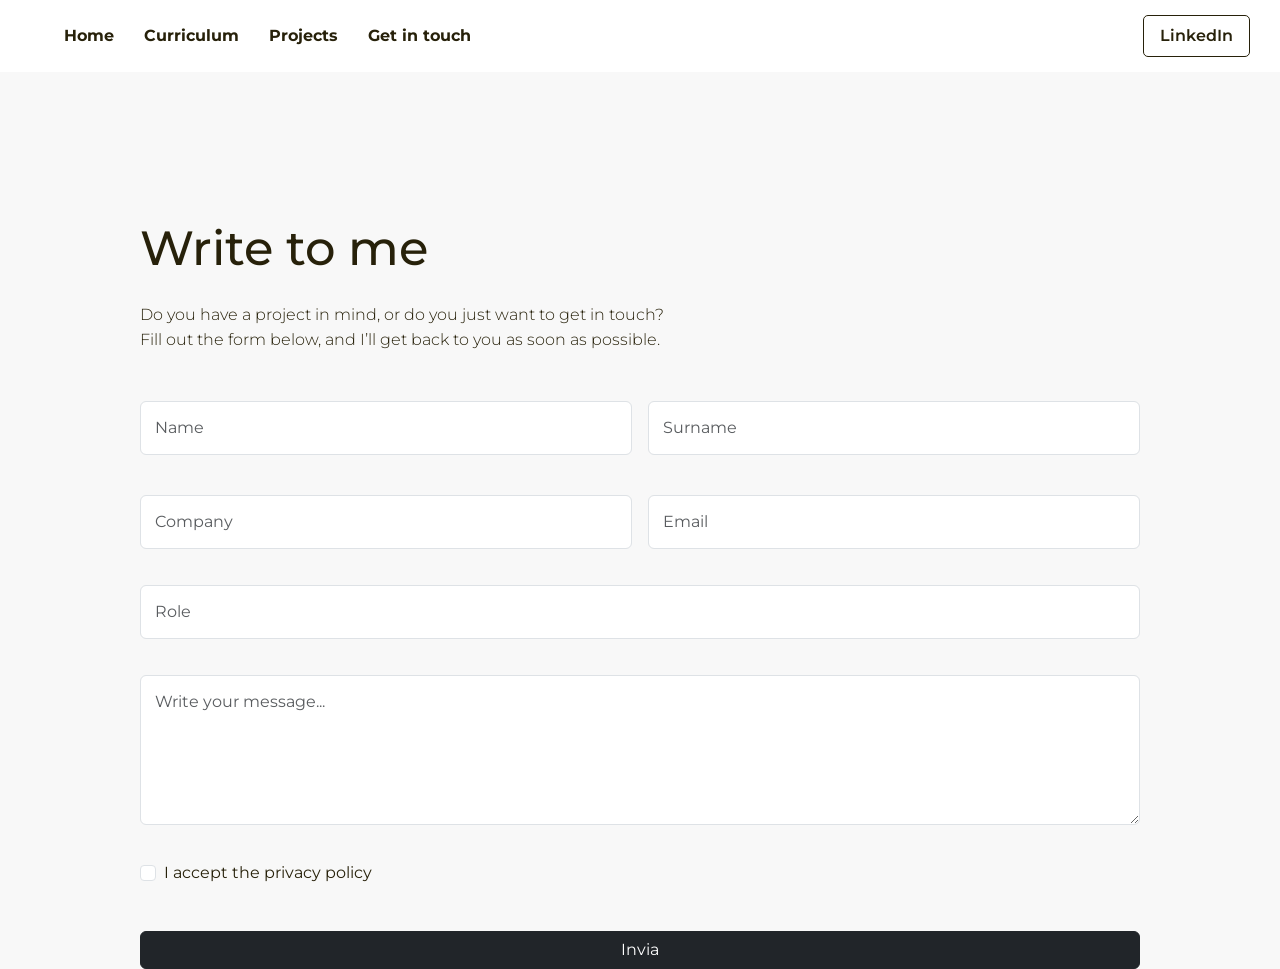
==== contatti.html @ 9abfd059 "Add files via upload" ====
<!DOCTYPE html>
<html lang="it">

<head>
    <meta charset="UTF-8">
    <meta name="viewport" content="width=device-width, initial-scale=1.0">
    <title>Get in touch</title>


    <link href="https://cdn.jsdelivr.net/npm/bootstrap@5.3.0/dist/css/bootstrap.min.css" rel="stylesheet">


    <link rel="stylesheet" href="css/style.css">

    <link href="https://fonts.googleapis.com/css2?family=Montserrat:wght@300;400;600&display=swap" rel="stylesheet">

    <link rel="icon" href="assets/img/lara-parisi-logotipo.svg" type="image/svg+xml">
</head>

<body>

    <header class="navbar">

        <input type="checkbox" id="menu-toggle">

        <label for="menu-toggle" class="hamburger">
            <img class="hamburger-icon" src="assets/img/hamburger_icon.svg.png" alt="menu">
        </label>

        <nav id="menu">
            <a href="index.html">Home</a>
            <a href="cv.html">Curriculum</a>
            <a href="progetti.html">Projects</a>
            <a href="contatti.html">Get in touch</a>
        </nav>

        <a href="https://www.linkedin.com/in/lara-parisi/" class="linkedin">LinkedIn</a>
    </header>

    <main class="container mt-5">

        <h1 class="mb-4">Write to me</h1>

        <p class="mb-5">
            Do you have a project in mind, or do you just want to get in touch? <br>
            Fill out the form below, and I’ll get back to you as soon as possible.
        </p>

        <form class="contact-form">

            <!-- NOME + COGNOME -->
            <div class="row g-3">
                <div class="col-md-6">
                    <input type="text" class="form-control" placeholder="Name" required>
                </div>
                <div class="col-md-6">
                    <input type="text" class="form-control" placeholder="Surname" required>
                </div>
            </div>

            <!-- COMPANY + EMAIL -->
            <div class="row g-3 mt-1">
                <div class="col-md-6">
                    <input type="text" class="form-control" placeholder="Company">
                </div>
                <div class="col-md-6">
                    <input type="email" class="form-control" placeholder="Email" required>
                </div>
            </div>

            <!-- RUOLO -->
            <div class="mt-3">
                <input type="text" class="form-control" placeholder="Role">
            </div>

            <!-- MESSAGGIO -->
            <div class="mt-3">
                <textarea class="form-control" placeholder="Write your message..." rows="5"></textarea>
            </div>

            <!-- CHECKBOX -->
            <div class="form-check mt-3">
                <input class="form-check-input" type="checkbox" id="privacy">
                <label class="form-check-label" for="privacy">
                    I accept the privacy policy
                </label>
            </div>

            <!-- BOTTONE -->
            <button type="submit" class="btn btn-dark mt-4">Invia</button>

        </form>

    </main>

</body>

</html>
---- css/style.css ----
body {
  margin: 0;
  font-family: "Montserrat", sans-serif;
  background-color: #f8f8f8;
  color: #27210A;
}

main {
  padding-top: 100px;
}

.container {
  width: 80%;
  margin: 0 auto;
}

@media (max-width: 768px) {
  .container {
    width: 90%;
  }
}

h1 {
  font-size: 48px;
  margin-bottom: 20px;
}

h2 {
  font-size: 32px;
  margin-bottom: 20px;
}

p {
  font-weight: 300;
  color: #27210A;
  line-height: 1.6;
}

input,
textarea {
  font-family: inherit;
  font-size: 16px;
  box-sizing: border-box;
}

.navbar {
  position: sticky;
  top: 0;
  background: white;
  color: #27210A;
  display: flex;
  align-items: center;
  justify-content: space-between;
  padding: 15px 30px;
  z-index: 1000;
  padding-left: 5%;
}

#menu {
  display: flex;
  gap: 30px;
}

#menu a {
  color: #27210A;
  text-decoration: none;
  font-weight: 700;
  transition: 0.3s;
}

#menu a:hover {
  color: #676766;
}

.linkedin {
  border: 1px solid #27210A;
  padding: 8px 16px;
  border-radius: 5px;
  font-weight: 600;
  text-decoration: none;
  color: #27210A;
  transition: 0.3s;
}

.linkedin:hover {
  background: #27210A;
  color: white;
}

.hamburger {
  display: none;
  width: 25px;
  cursor: pointer;
}

.hamburger img {
  width: 25px;
  height: auto;
  display: block;
}

#menu-toggle {
  display: none;
}


/* MOBILE */
@media (max-width: 768px) {

  .navbar {
    justify-content: space-between;
    align-items: center;
  }

  .hamburger {
    display: block;
    order: 3;
    margin-left: auto;
  }

  .linkedin {
    order: 1;
  }

  #menu {
    display: none;
    flex-direction: column;
    background: white;
    position: absolute;
    top: 60px;
    left: 0;
    width: 100%;
    text-align: center;
    padding: 10px 0;
    z-index: 999;
  }

  #menu a {
    margin: 10px 0;
  }

  #menu-toggle:checked + .hamburger + #menu {
    display: flex;
  }
}

.hero {
  display: flex;
  justify-content: space-between;
  align-items: center;
  gap: 60px;
  min-height: 80vh;
}

.hero .image img {
  width: 100%;
  max-width: 400px;
  border-radius: 10px;
}

.about-text {
  -moz-column-count: 2;
  column-count: 2;
  -moz-column-gap: 60px;
  column-gap: 60px;
  margin-top: 20px;
  margin-bottom: 150px;
}

.about-text p {
  margin: 0 0 16px;
  line-height: 1.7;
  color: #27210A;
  -moz-column-break-inside: avoid;
  break-inside: avoid;
}

.welcome {
  font-size: 30px;
}

.logo-lara-parisi {
  width: 200px;
}

@media (max-width: 768px) {
  .hero {
    flex-direction: column;
    text-align: center;
  }

  .about-text {
    -moz-column-count: 1;
    column-count: 1;
    -moz-column-gap: 0;
    column-gap: 0;
  }
}

.projects {
  display: flex;
  flex-direction: column;
  gap: 80px;
}

/* CARD */
.project-card {
  background: white;
  padding: 40px;
  border-radius: 12px;
  box-shadow: 0 5px 20px rgba(0, 0, 0, 0.05);
}

/* TITOLI */
.project-card h2 {
  margin-bottom: 5px;
}

.subtitle {
  font-size: 16px;
  margin-bottom: 15px;
}

.description {
  max-width: 700px;
  margin-bottom: 30px;
}

/* GALLERIA */
.project-gallery {
  display: grid;
  grid-template-columns: repeat(3, 1fr);
  gap: 15px;
}

.project-gallery img {
  width: 100%;
  border-radius: 8px;
  -o-object-fit: cover;
  object-fit: cover;
}

/* MOBILE */
@media (max-width: 768px) {
  .project-gallery {
    grid-template-columns: 1fr 1fr;
  }
}

.cv-grid {
  display: grid;
  grid-template-columns: 2fr 1fr;
  gap: 60px;
}

.cv-block {
  margin-bottom: 60px;
}

.cv-item {
  margin-bottom: 15px;
}

.cv-item strong {
  display: block;
  font-weight: 600;
}

.cv-item span {
  font-size: 14px;
  color: #777;
}

/* SKILLS */
.skill {
  display: flex;
  justify-content: space-between;
  align-items: center;
  margin-bottom: 4px;
}

.dots {
  display: flex;
  gap: 5px;
}

.dot {
  width: 8px;
  height: 8px;
  border-radius: 50%;
  background: #27210A;
  opacity: 0.2;
}

.dot.active {
  opacity: 1;
}

/* TAGS */
.tag {
  display: inline-block;
  border: 1px solid #ccc;
  padding: 6px 12px;
  border-radius: 20px;
  font-size: 14px;
  margin-bottom: 8px;
}

.cv-right ul {
  padding-left: 18px;
  color: #27210A;
}

/* RESPONSIVE */
@media (max-width: 768px) {
  .cv-grid {
    grid-template-columns: 1fr;
  }
}

.contact-form {
  display: flex;
  flex-direction: column;
  gap: 20px;
}

.contact-form input,
.contact-form textarea {
  border-radius: 6px;
}

.form-control {
  padding: 14px;
  font-size: 16px;
}

textarea {
  min-height: 150px;
  resize: vertical;
}

.btn {
  border-radius: 6px;
}

/* MOBILE */
@media (max-width: 768px) {
  .container {
    padding-bottom: 100px;
  }
}
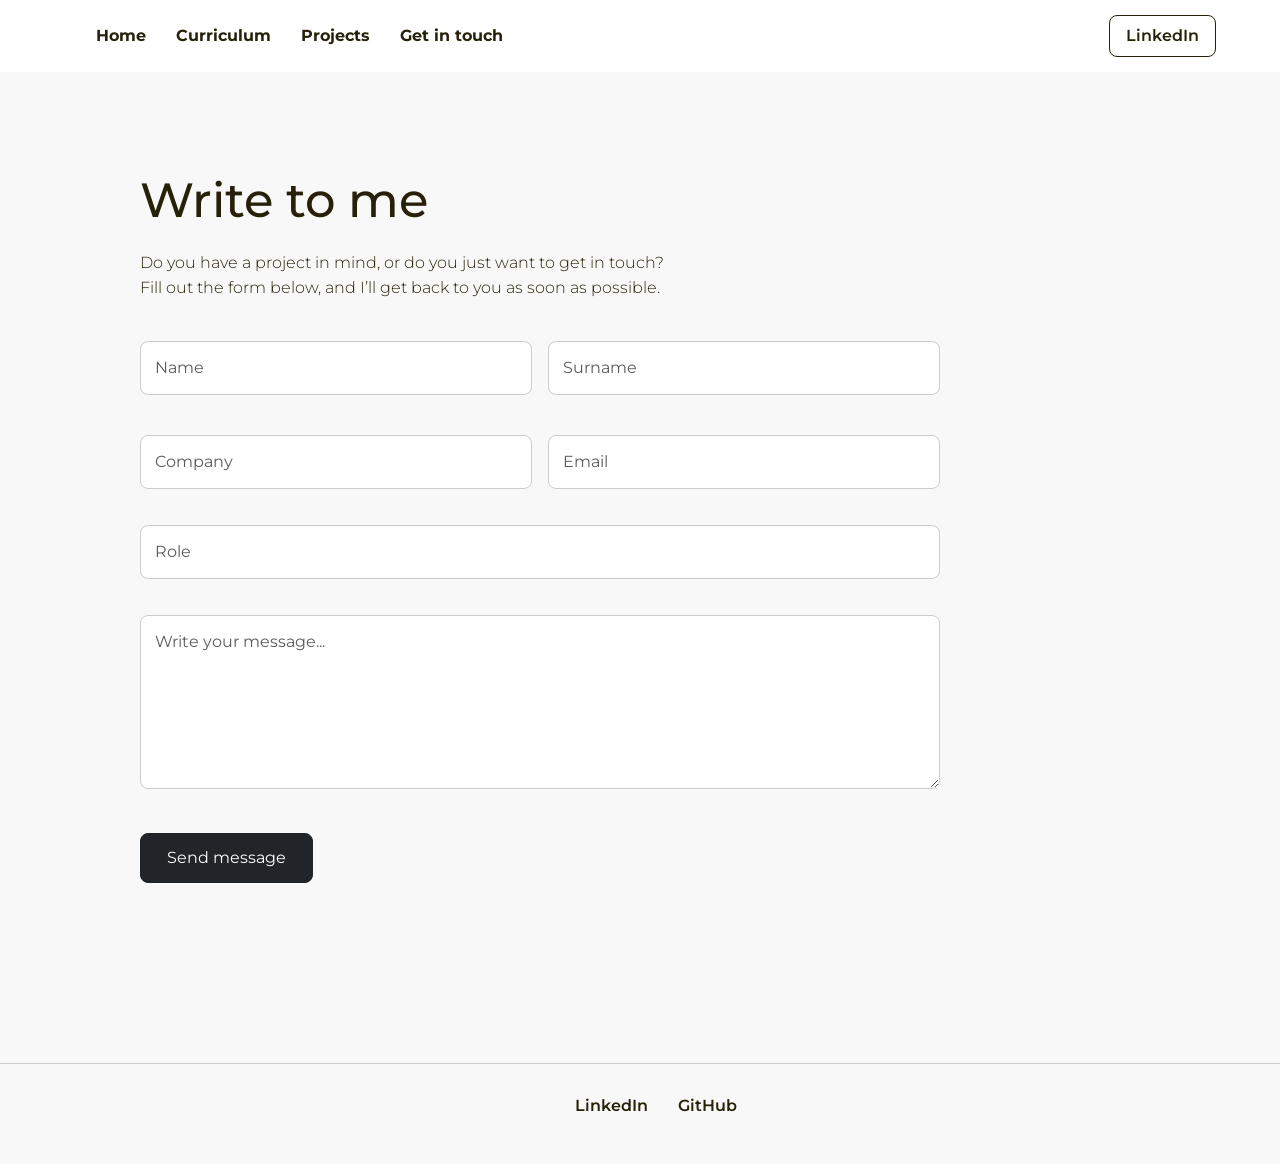
==== commit d78af8dd: "Add files via upload" ====
--- a/contatti.html
+++ b/contatti.html
@@ -4,94 +4,136 @@
 <head>
     <meta charset="UTF-8">
     <meta name="viewport" content="width=device-width, initial-scale=1.0">
-    <title>Get in touch</title>
+    <title>Get in touch | Lara Parisi</title>
 
+    <meta name="description"
+        content="Contatta Lara Parisi per collaborazioni, progetti creativi, UX/UI design e consulenze digitali.">
+
+    <meta property="og:title" content="Get in touch | Lara Parisi">
+    <meta property="og:description"
+        content="Contatta Lara Parisi per collaborazioni, progetti creativi, UX/UI design e consulenze digitali.">
+    <meta property="og:type" content="website">
+    <meta property="og:image" content="assets/img/lara-parisi.webp">
+    <meta property="og:url" content="contatti.html">
+
+    <link rel="apple-touch-icon" sizes="180x180" href="assets/favicon/apple-touch-icon.png">
+    <link rel="icon" type="image/png" sizes="32x32" href="assets/favicon/favicon-32x32.png">
+    <link rel="icon" type="image/png" sizes="16x16" href="assets/favicon/favicon-16x16.png">
+    <link rel="shortcut icon" href="assets/favicon/favicon.ico">
+    <link rel="manifest" href="assets/favicon/site.webmanifest">
+    <meta name="theme-color" content="#f8f8f8">
+
+    <link rel="preconnect" href="https://fonts.googleapis.com">
+    <link rel="preconnect" href="https://fonts.gstatic.com" crossorigin>
+
+    <link rel="preload" as="style"
+        href="https://fonts.googleapis.com/css2?family=Montserrat:wght@300;400;600;700&display=swap">
+
+    <link rel="stylesheet" href="https://fonts.googleapis.com/css2?family=Montserrat:wght@300;400;600;700&display=swap">
 
     <link href="https://cdn.jsdelivr.net/npm/bootstrap@5.3.0/dist/css/bootstrap.min.css" rel="stylesheet">
-
-
     <link rel="stylesheet" href="css/style.css">
 
-    <link href="https://fonts.googleapis.com/css2?family=Montserrat:wght@300;400;600&display=swap" rel="stylesheet">
-
-    <link rel="icon" href="assets/img/lara-parisi-logotipo.svg" type="image/svg+xml">
 </head>
 
 <body>
 
     <header class="navbar">
+        <input type="checkbox" id="menu-toggle" class="navbar__toggle">
 
-        <input type="checkbox" id="menu-toggle">
-
-        <label for="menu-toggle" class="hamburger">
-            <img class="hamburger-icon" src="assets/img/hamburger_icon.svg.png" alt="menu">
+        <label for="menu-toggle" class="navbar__hamburger">
+            <img class="navbar__hamburger-icon" src="assets/img/hamburger_icon.svg" alt="Apri menu">
         </label>
 
-        <nav id="menu">
-            <a href="index.html">Home</a>
-            <a href="cv.html">Curriculum</a>
-            <a href="progetti.html">Projects</a>
-            <a href="contatti.html">Get in touch</a>
+        <nav class="navbar__nav" aria-label="Navigazione principale">
+            <ul class="navbar__list" id="menu">
+                <li class="navbar__item"><a href="index.html" class="navbar__link">Home</a></li>
+                <li class="navbar__item"><a href="cv.html" class="navbar__link">Curriculum</a></li>
+                <li class="navbar__item"><a href="progetti.html" class="navbar__link">Projects</a></li>
+                <li class="navbar__item"><a href="contatti.html" class="navbar__link">Get in touch</a></li>
+            </ul>
         </nav>
 
-        <a href="https://www.linkedin.com/in/lara-parisi/" class="linkedin">LinkedIn</a>
+        <a href="https://www.linkedin.com/in/lara-parisi/" class="navbar__linkedin" target="_blank"
+            rel="noopener noreferrer nofollow">
+            LinkedIn
+        </a>
     </header>
 
-    <main class="container mt-5">
+    <main class="container contact-page" aria-labelledby="contact-title">
 
-        <h1 class="mb-4">Write to me</h1>
+        <section class="contact-section">
 
-        <p class="mb-5">
-            Do you have a project in mind, or do you just want to get in touch? <br>
-            Fill out the form below, and I’ll get back to you as soon as possible.
-        </p>
+            <h1 id="contact-title">Write to me</h1>
 
-        <form class="contact-form">
+            <p class="contact-section__intro">
+                Do you have a project in mind, or do you just want to get in touch? <br>
+                Fill out the form below, and I’ll get back to you as soon as possible.
+            </p>
 
-            <!-- NOME + COGNOME -->
-            <div class="row g-3">
-                <div class="col-md-6">
-                    <input type="text" class="form-control" placeholder="Name" required>
+            <form class="contact-form" action="#" method="post">
+
+                <!-- Nome e cognome -->
+                <div class="row g-3">
+                    <div class="col-md-6">
+                        <label for="name" class="visually-hidden">Name</label>
+                        <input type="text" id="name" name="name" class="form-control" placeholder="Name" required>
+                    </div>
+
+                    <div class="col-md-6">
+                        <label for="surname" class="visually-hidden">Surname</label>
+                        <input type="text" id="surname" name="surname" class="form-control" placeholder="Surname"
+                            required>
+                    </div>
                 </div>
-                <div class="col-md-6">
-                    <input type="text" class="form-control" placeholder="Surname" required>
+
+                <!-- Company e email -->
+                <div class="row g-3 mt-1">
+                    <div class="col-md-6">
+                        <label for="company" class="visually-hidden">Company</label>
+                        <input type="text" id="company" name="company" class="form-control" placeholder="Company">
+                    </div>
+
+                    <div class="col-md-6">
+                        <label for="email" class="visually-hidden">Email</label>
+                        <input type="email" id="email" name="email" class="form-control" placeholder="Email" required>
+                    </div>
                 </div>
-            </div>
 
-            <!-- COMPANY + EMAIL -->
-            <div class="row g-3 mt-1">
-                <div class="col-md-6">
-                    <input type="text" class="form-control" placeholder="Company">
+                <!-- Ruolo -->
+                <div class="mt-3">
+                    <label for="role" class="visually-hidden">Role</label>
+                    <input type="text" id="role" name="role" class="form-control" placeholder="Role">
                 </div>
-                <div class="col-md-6">
-                    <input type="email" class="form-control" placeholder="Email" required>
+
+                <!-- Messaggio -->
+                <div class="mt-3">
+                    <label for="message" class="visually-hidden">Message</label>
+                    <textarea id="message" name="message" class="form-control" placeholder="Write your message..."
+                        rows="6" required></textarea>
                 </div>
-            </div>
 
-            <!-- RUOLO -->
-            <div class="mt-3">
-                <input type="text" class="form-control" placeholder="Role">
-            </div>
+                <!-- Bottone -->
+                <button type="submit" class="btn btn-dark mt-4">
+                    Send message
+                </button>
 
-            <!-- MESSAGGIO -->
-            <div class="mt-3">
-                <textarea class="form-control" placeholder="Write your message..." rows="5"></textarea>
-            </div>
+            </form>
 
-            <!-- CHECKBOX -->
-            <div class="form-check mt-3">
-                <input class="form-check-input" type="checkbox" id="privacy">
-                <label class="form-check-label" for="privacy">
-                    I accept the privacy policy
-                </label>
-            </div>
-
-            <!-- BOTTONE -->
-            <button type="submit" class="btn btn-dark mt-4">Invia</button>
-
-        </form>
+        </section>
 
     </main>
+
+    <footer class="footer">
+        <nav class="footer__nav" aria-label="Link social">
+            <ul class="footer__list">
+                <li><a href="https://www.linkedin.com/in/lara-parisi/" target="_blank"
+                        rel="noopener noreferrer nofollow">LinkedIn</a></li>
+                <li><a href="https://github.com/laraparisi/laraparisi.github.io" target="_blank"
+                        rel="noopener noreferrer nofollow">GitHub</a></li>
+            </ul>
+        </nav>
+    </footer>
 
 </body>
 
--- a/css/style.css
+++ b/css/style.css
@@ -1,12 +1,51 @@
+* {
+  margin: 0;
+  padding: 0;
+  box-sizing: border-box;
+}
+
+html {
+  scroll-behavior: smooth;
+}
+
 body {
-  margin: 0;
-  font-family: "Montserrat", sans-serif;
   background-color: #f8f8f8;
   color: #27210A;
+  font-family: "Montserrat", sans-serif;
 }
 
 main {
   padding-top: 100px;
+}
+
+img {
+  max-width: 100%;
+  display: block;
+}
+
+a {
+  color: inherit;
+  text-decoration: none;
+}
+
+ul,
+ol {
+  list-style-position: inside;
+}
+
+p {
+  font-weight: 300;
+  line-height: 1.6;
+}
+
+h1 {
+  font-size: 48px;
+  margin-bottom: 20px;
+}
+
+h2 {
+  font-size: 32px;
+  margin-bottom: 20px;
 }
 
 .container {
@@ -14,308 +53,360 @@
   margin: 0 auto;
 }
 
+input,
+textarea,
+button {
+  font-family: inherit;
+}
+
+.footer {
+  margin-top: 80px;
+  padding: 30px 0;
+  border-top: 1px solid #cccccc;
+}
+
+.footer__list {
+  display: flex;
+  justify-content: center;
+  gap: 30px;
+  list-style: none;
+}
+
+.footer__list a {
+  font-weight: 600;
+  transition: 0.3s ease;
+}
+
+.footer__list a:hover {
+  opacity: 0.7;
+}
+
 @media (max-width: 768px) {
   .container {
     width: 90%;
   }
-}
-
-h1 {
-  font-size: 48px;
-  margin-bottom: 20px;
-}
-
-h2 {
-  font-size: 32px;
-  margin-bottom: 20px;
-}
-
-p {
-  font-weight: 300;
-  color: #27210A;
-  line-height: 1.6;
-}
-
-input,
-textarea {
-  font-family: inherit;
-  font-size: 16px;
-  box-sizing: border-box;
-}
-
+  h1 {
+    font-size: 38px;
+  }
+  h2 {
+    font-size: 28px;
+  }
+  .footer__list {
+    flex-direction: column;
+    align-items: center;
+    gap: 12px;
+  }
+}
 .navbar {
   position: sticky;
   top: 0;
-  background: white;
-  color: #27210A;
+  z-index: 1000;
   display: flex;
   align-items: center;
   justify-content: space-between;
-  padding: 15px 30px;
-  z-index: 1000;
-  padding-left: 5%;
-}
-
-#menu {
-  display: flex;
+  padding: 15px 5%;
+  background-color: #ffffff;
+}
+
+.navbar__toggle {
+  display: none;
+}
+
+.navbar__nav {
+  display: flex;
+}
+
+.navbar__list {
+  display: flex;
+  align-items: center;
   gap: 30px;
-}
-
-#menu a {
-  color: #27210A;
-  text-decoration: none;
+  list-style: none;
+  margin-bottom: 0px;
+}
+
+.navbar__link {
   font-weight: 700;
-  transition: 0.3s;
-}
-
-#menu a:hover {
-  color: #676766;
-}
-
-.linkedin {
+  transition: 0.3s ease;
+}
+
+.navbar__link:hover {
+  opacity: 0.7;
+}
+
+.navbar__linkedin {
+  padding: 8px 16px;
   border: 1px solid #27210A;
-  padding: 8px 16px;
-  border-radius: 5px;
+  border-radius: 8px;
   font-weight: 600;
-  text-decoration: none;
-  color: #27210A;
-  transition: 0.3s;
-}
-
-.linkedin:hover {
-  background: #27210A;
-  color: white;
-}
-
-.hamburger {
+  transition: 0.3s ease;
+}
+
+.navbar__linkedin:hover {
+  background-color: #27210A;
+  color: #ffffff;
+}
+
+.navbar__hamburger {
   display: none;
-  width: 25px;
   cursor: pointer;
 }
 
-.hamburger img {
+.navbar__hamburger-icon {
   width: 25px;
   height: auto;
-  display: block;
-}
-
-#menu-toggle {
-  display: none;
-}
-
+}
 
 /* MOBILE */
 @media (max-width: 768px) {
-
   .navbar {
-    justify-content: space-between;
-    align-items: center;
-  }
-
-  .hamburger {
+    gap: 20px;
+  }
+  .navbar__hamburger {
     display: block;
+    margin-left: auto;
     order: 3;
-    margin-left: auto;
-  }
-
-  .linkedin {
+  }
+  .navbar__linkedin {
     order: 1;
   }
-
-  #menu {
+  .navbar__nav {
+    width: 100%;
+  }
+  .navbar__list {
     display: none;
-    flex-direction: column;
-    background: white;
     position: absolute;
-    top: 60px;
+    top: 68px;
     left: 0;
     width: 100%;
+    padding: 20px 0;
+    flex-direction: column;
+    gap: 18px;
+    background-color: #ffffff;
     text-align: center;
-    padding: 10px 0;
-    z-index: 999;
-  }
-
-  #menu a {
-    margin: 10px 0;
-  }
-
-  #menu-toggle:checked + .hamburger + #menu {
+  }
+  .navbar__toggle:checked + .navbar__hamburger + .navbar__nav .navbar__list {
     display: flex;
   }
 }
-
 .hero {
   display: flex;
+  align-items: center;
   justify-content: space-between;
-  align-items: center;
   gap: 60px;
   min-height: 80vh;
 }
 
-.hero .image img {
-  width: 100%;
+.hero__text {
+  flex: 1;
+}
+
+.hero__logo {
+  width: 200px;
+  margin-bottom: 20px;
+}
+
+.hero__welcome {
+  font-size: 30px;
+}
+
+.hero__image {
+  flex: 1;
+  display: flex;
+  justify-content: center;
+}
+
+.hero__image img {
   max-width: 400px;
-  border-radius: 10px;
-}
-
-.about-text {
+  border-radius: 12px;
+}
+
+.about {
+  padding-bottom: 100px;
+}
+
+.about__text {
   -moz-column-count: 2;
-  column-count: 2;
+       column-count: 2;
   -moz-column-gap: 60px;
-  column-gap: 60px;
+       column-gap: 60px;
   margin-top: 20px;
-  margin-bottom: 150px;
-}
-
-.about-text p {
-  margin: 0 0 16px;
-  line-height: 1.7;
-  color: #27210A;
+}
+
+.about__text p {
+  margin-bottom: 16px;
   -moz-column-break-inside: avoid;
-  break-inside: avoid;
-}
-
-.welcome {
-  font-size: 30px;
-}
-
-.logo-lara-parisi {
-  width: 200px;
-}
-
+       break-inside: avoid;
+}
+
+/* MOBILE */
 @media (max-width: 768px) {
   .hero {
     flex-direction: column;
     text-align: center;
-  }
-
-  .about-text {
+    min-height: auto;
+    padding-top: 20px;
+  }
+  .hero__welcome {
+    font-size: 24px;
+  }
+  .hero__logo {
+    margin: 0 auto 20px;
+  }
+  .about__text {
     -moz-column-count: 1;
-    column-count: 1;
-    -moz-column-gap: 0;
-    column-gap: 0;
-  }
-}
-
+         column-count: 1;
+  }
+}
 .projects {
   display: flex;
   flex-direction: column;
   gap: 80px;
 }
 
-/* CARD */
 .project-card {
-  background: white;
   padding: 40px;
+  background-color: #ffffff;
   border-radius: 12px;
   box-shadow: 0 5px 20px rgba(0, 0, 0, 0.05);
 }
 
-/* TITOLI */
-.project-card h2 {
-  margin-bottom: 5px;
-}
-
-.subtitle {
+.project-card__header {
+  margin-bottom: 20px;
+}
+
+.project-card__subtitle {
   font-size: 16px;
-  margin-bottom: 15px;
-}
-
-.description {
-  max-width: 700px;
+  font-weight: 400;
+  color: #777777;
+}
+
+.project-card__content {
+  max-width: 750px;
   margin-bottom: 30px;
 }
 
-/* GALLERIA */
-.project-gallery {
+.project-card__description {
+  margin-bottom: 16px;
+}
+
+.project-card__gallery {
   display: grid;
   grid-template-columns: repeat(3, 1fr);
   gap: 15px;
 }
 
-.project-gallery img {
+.project-card__gallery img {
   width: 100%;
   border-radius: 8px;
   -o-object-fit: cover;
-  object-fit: cover;
+     object-fit: cover;
+  transition: 0.3s ease;
+}
+
+.project-card__gallery img:hover {
+  transform: scale(1.02);
 }
 
 /* MOBILE */
 @media (max-width: 768px) {
-  .project-gallery {
-    grid-template-columns: 1fr 1fr;
-  }
-}
-
-.cv-grid {
+  .project-card {
+    padding: 25px;
+  }
+  .project-card__gallery {
+    grid-template-columns: repeat(2, 1fr);
+  }
+}
+.cv__grid {
   display: grid;
   grid-template-columns: 2fr 1fr;
   gap: 60px;
 }
 
-.cv-block {
+.cv__block {
   margin-bottom: 60px;
 }
 
-.cv-item {
+.cv__list,
+.cv__skills-list,
+.cv__tags {
+  list-style: none;
+  padding-left: 0;
+}
+
+.cv__item {
   margin-bottom: 15px;
 }
 
-.cv-item strong {
+.cv__item strong {
   display: block;
   font-weight: 600;
 }
 
-.cv-item span {
+.cv__item span {
   font-size: 14px;
-  color: #777;
-}
-
-/* SKILLS */
-.skill {
-  display: flex;
+  color: #777777;
+}
+
+.cv__skill {
+  display: flex;
+  align-items: center;
   justify-content: space-between;
-  align-items: center;
-  margin-bottom: 4px;
-}
-
-.dots {
+  margin-bottom: 8px;
+}
+
+.cv__dots {
   display: flex;
   gap: 5px;
 }
 
-.dot {
+.cv__dot {
   width: 8px;
   height: 8px;
   border-radius: 50%;
-  background: #27210A;
+  background-color: #27210A;
   opacity: 0.2;
 }
 
-.dot.active {
+.cv__dot--active {
   opacity: 1;
 }
 
-/* TAGS */
-.tag {
+.cv__tags {
+  display: flex;
+  flex-wrap: wrap;
+  gap: 8px;
+}
+
+.cv__tag {
   display: inline-block;
-  border: 1px solid #ccc;
   padding: 6px 12px;
+  border: 1px solid #cccccc;
   border-radius: 20px;
   font-size: 14px;
-  margin-bottom: 8px;
-}
-
-.cv-right ul {
+}
+
+.cv__soft-skills {
   padding-left: 18px;
   color: #27210A;
 }
 
-/* RESPONSIVE */
-@media (max-width: 768px) {
-  .cv-grid {
+/* MOBILE */
+@media (max-width: 768px) {
+  .cv__grid {
     grid-template-columns: 1fr;
   }
+}
+.contact-page {
+  padding-bottom: 100px;
+}
+
+.contact-section {
+  max-width: 800px;
+}
+
+.contact-section__intro {
+  margin-bottom: 40px;
+  max-width: 700px;
 }
 
 .contact-form {
@@ -324,28 +415,53 @@
   gap: 20px;
 }
 
-.contact-form input,
-.contact-form textarea {
-  border-radius: 6px;
-}
-
-.form-control {
+.contact-form .form-control {
   padding: 14px;
   font-size: 16px;
-}
-
-textarea {
-  min-height: 150px;
+  border-radius: 8px;
+  border: 1px solid #cccccc;
+  box-shadow: none;
+}
+
+.contact-form .form-control:focus {
+  border-color: #27210A;
+  box-shadow: none;
+}
+
+.contact-form textarea {
+  min-height: 160px;
   resize: vertical;
 }
 
-.btn {
-  border-radius: 6px;
+.contact-form .btn {
+  width: -moz-fit-content;
+  width: fit-content;
+  padding: 12px 26px;
+  border-radius: 8px;
+  transition: 0.3s ease;
+}
+
+.contact-form .btn:hover {
+  opacity: 0.9;
+}
+
+.visually-hidden {
+  position: absolute;
+  width: 1px;
+  height: 1px;
+  margin: -1px;
+  padding: 0;
+  overflow: hidden;
+  border: 0;
+  clip: rect(0, 0, 0, 0);
 }
 
 /* MOBILE */
 @media (max-width: 768px) {
-  .container {
-    padding-bottom: 100px;
+  .contact-section__intro br {
+    display: none;
+  }
+  .contact-form .btn {
+    width: 100%;
   }
 }
